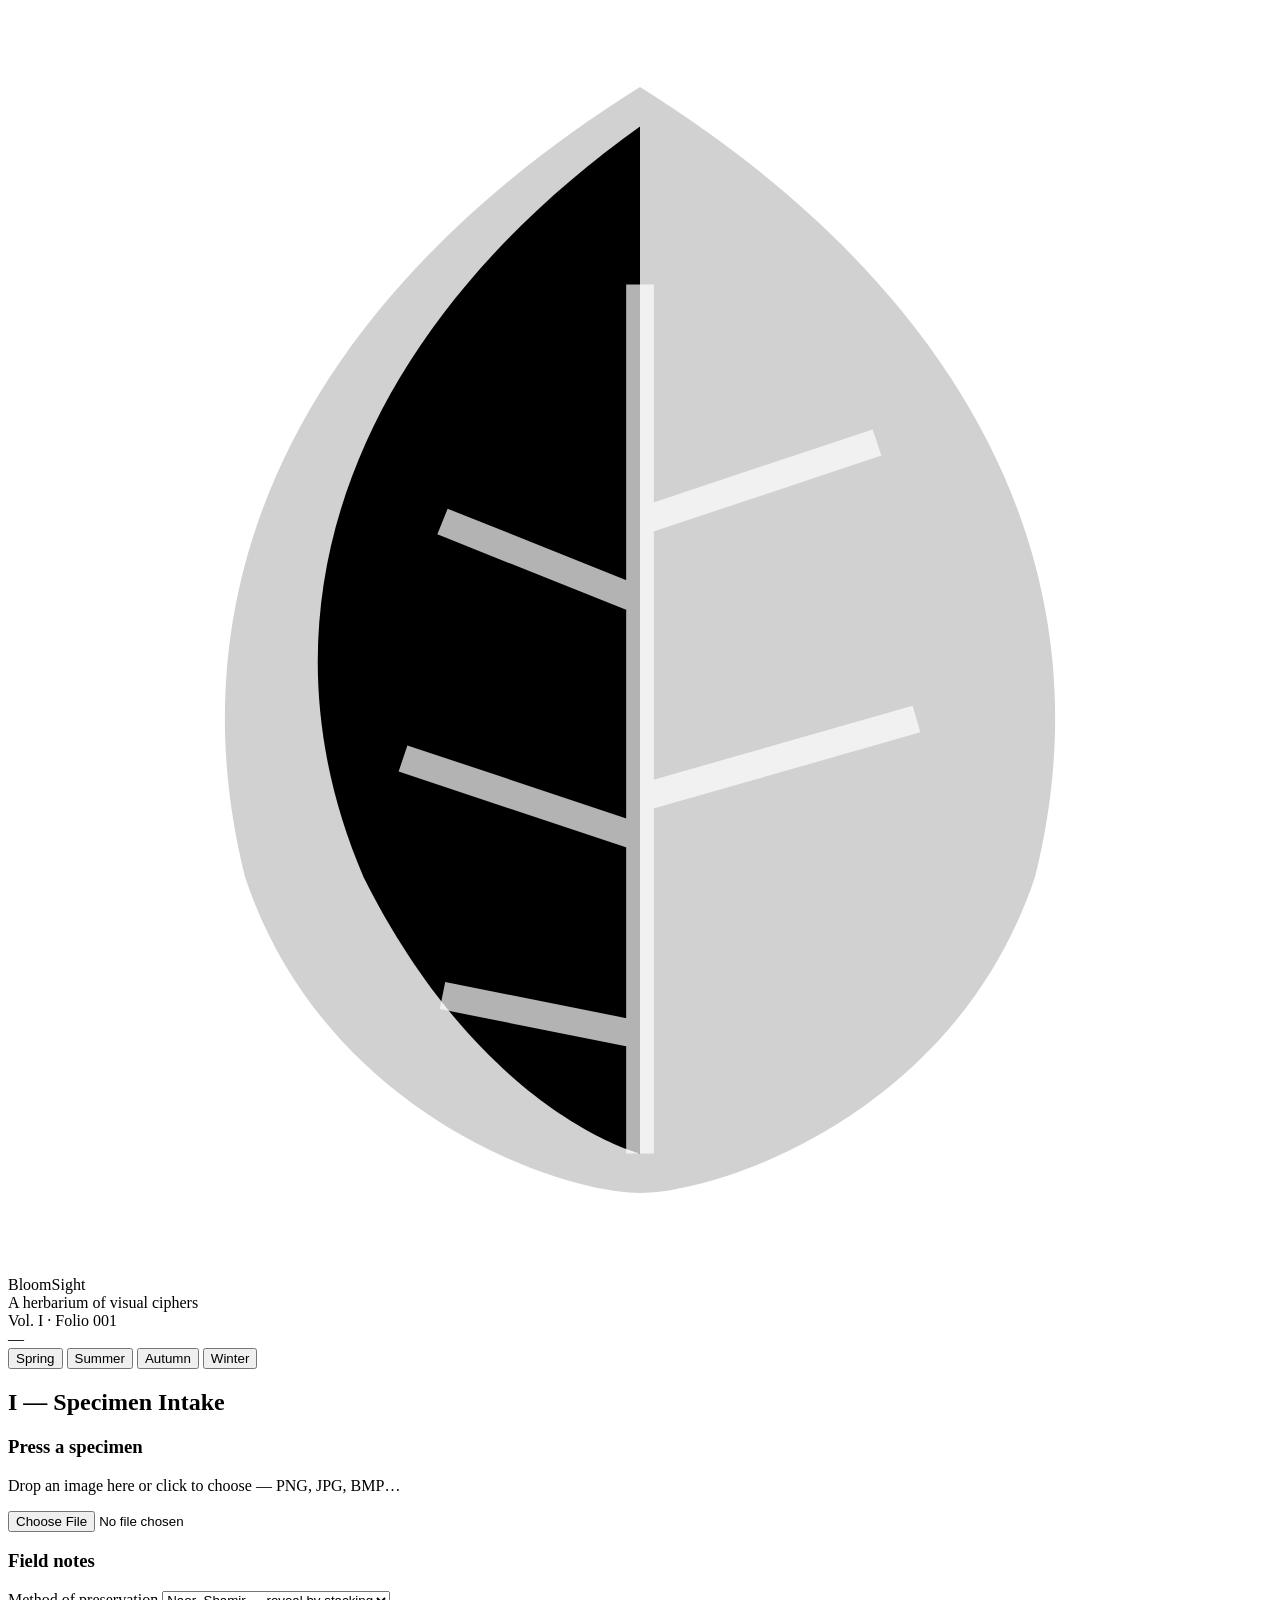
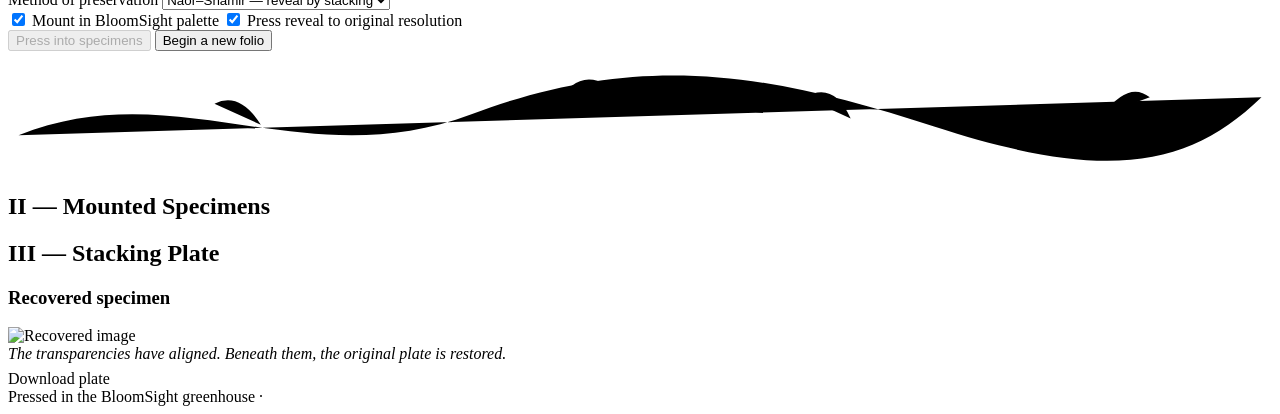
==== app/templates/index.html @ 3c2b1f78 "UI Implementation" ====
<!doctype html>
<html lang="en" data-season="summer">
<head>
  <meta charset="utf-8" />
  <meta name="viewport" content="width=device-width, initial-scale=1" />
  <title>BloomSight Herbarium &mdash; Visual Cryptography</title>
  <link rel="stylesheet" href="/static/css/tokens.css" />
  <link rel="stylesheet" href="/static/css/style.css" />
  <link rel="stylesheet" href="/static/css/herbarium.css" />
  <link rel="icon" href="/static/img/favicon.svg" type="image/svg+xml" />
</head>
<body>

<header class="masthead">
  <div class="brand">
    <svg class="leafmark" viewBox="0 0 64 64" aria-hidden="true">
      <path d="M32 4 C16 14, 8 28, 12 44 C16 56, 28 60, 32 60 C36 60, 48 56, 52 44 C56 28, 48 14, 32 4 Z"
            fill="currentColor" opacity=".18"/>
      <path d="M32 6 C18 16, 12 30, 18 44 C24 56, 32 58, 32 58 L32 14 Z"
            fill="currentColor"/>
      <path d="M32 14 L32 58 M22 26 L32 30 M44 22 L32 26 M20 38 L32 42 M46 36 L32 40 M22 50 L32 52"
            stroke="#fff" stroke-width="1.4" fill="none" opacity=".7"/>
    </svg>
    <div>
      <div class="wordmark">BloomSight</div>
      <div class="tagline">A herbarium of visual ciphers</div>
    </div>
  </div>
  <div class="meta">
    <div>Vol. I &middot; Folio 001</div>
    <div id="folio-date">&mdash;</div>
    <div class="seasons" role="group" aria-label="Season">
      <button class="season-pill" data-set-season="spring" aria-pressed="false">Spring</button>
      <button class="season-pill" data-set-season="summer" aria-pressed="true">Summer</button>
      <button class="season-pill" data-set-season="autumn" aria-pressed="false">Autumn</button>
      <button class="season-pill" data-set-season="winter" aria-pressed="false">Winter</button>
    </div>
  </div>
</header>

<main>
  <section class="section-rule">
    <h2>I &mdash; Specimen Intake</h2><div class="ornament"></div>
  </section>

  <div class="intake">
    <label class="dropzone" id="dropzone">
      <div class="leaf-bg" aria-hidden="true"></div>
      <h3>Press a specimen</h3>
      <p>Drop an image here or click to choose &mdash; PNG, JPG, BMP&hellip;</p>
      <img class="preview" id="preview" alt="" hidden />
      <input type="file" id="file" accept="image/*" />
    </label>

    <div class="journal">
      <h3>Field notes</h3>
      <div class="field">
        <label for="method">Method of preservation</label>
        <select id="method">
          <option value="naor-shamir">Naor&ndash;Shamir &mdash; reveal by stacking</option>
          <option value="xor">XOR &mdash; exact recovery</option>
        </select>
      </div>
      <div class="field" id="shares-field" hidden>
        <label for="shares">Number of shares</label>
        <input id="shares" type="number" min="2" max="6" value="2" />
      </div>
      <label class="toggle">
        <input type="checkbox" id="themed" checked />
        <span>Mount in BloomSight palette</span>
      </label>
      <label class="toggle">
        <input type="checkbox" id="downsample" checked />
        <span>Press reveal to original resolution</span>
      </label>
      <div class="actions">
        <button class="btn" id="encrypt-btn" disabled>Press into specimens</button>
        <button class="btn ghost" id="reset-btn" type="button">Begin a new folio</button>
      </div>
      <div class="vine" id="vine" aria-hidden="true">
        <svg viewBox="0 0 600 56" preserveAspectRatio="none">
          <path class="stroke" d="M5 40 C 80 10, 140 60, 220 30 S 360 10, 440 36 S 560 56, 595 22"/>
          <path class="stroke" d="M120 35 q -10 -16 -22 -10 M260 26 q 10 -18 24 -10 M400 32 q -8 -18 -22 -10 M520 30 q 12 -16 22 -8" stroke-width="1.6"/>
        </svg>
      </div>
    </div>
  </div>

  <section class="section-rule">
    <h2>II &mdash; Mounted Specimens</h2><div class="ornament"></div>
  </section>
  <div class="specimens" id="specimens"></div>

  <section class="section-rule">
    <h2>III &mdash; Stacking Plate</h2><div class="ornament"></div>
  </section>
  <div class="plate" id="plate" hidden>
    <div class="plate-instructions" id="plate-instructions">
      Drag the right specimen onto the left to overlay the transparencies.
    </div>
    <div class="stage" id="stage">
      <canvas class="base" id="base-canvas"></canvas>
      <canvas class="reveal" id="reveal-canvas"></canvas>
      <div class="draggable" id="draggable">
        <canvas id="drag-canvas"></canvas>
      </div>
    </div>
    <svg class="compass" viewBox="0 0 64 64" aria-hidden="true">
      <circle cx="32" cy="32" r="28" fill="none" stroke="currentColor" stroke-width="1"/>
      <path d="M32 6 L36 32 L32 58 L28 32 Z" fill="currentColor"/>
      <text x="32" y="14" text-anchor="middle" font-family="serif" font-size="8" fill="currentColor">N</text>
    </svg>
  </div>

  <div class="reveal-card" id="reveal-card">
    <h3>Recovered specimen</h3>
    <div class="row">
      <img id="reveal-img" alt="Recovered image" />
      <div>
        <p style="margin:0 0 .4rem;font-style:italic;color:var(--ink-soft);">
          The transparencies have aligned. Beneath them, the original
          plate is restored.
        </p>
        <a class="btn ghost" id="download-link" download="recovered.png">Download plate</a>
      </div>
    </div>
  </div>
</main>

<footer>
  Pressed in the BloomSight greenhouse &middot; <span id="footer-year"></span>
</footer>

<div class="toast" id="toast" role="status"></div>

<script src="/static/js/api.js"></script>
<script src="/static/js/stacking.js"></script>
<script src="/static/js/app.js"></script>
</body>
</html>
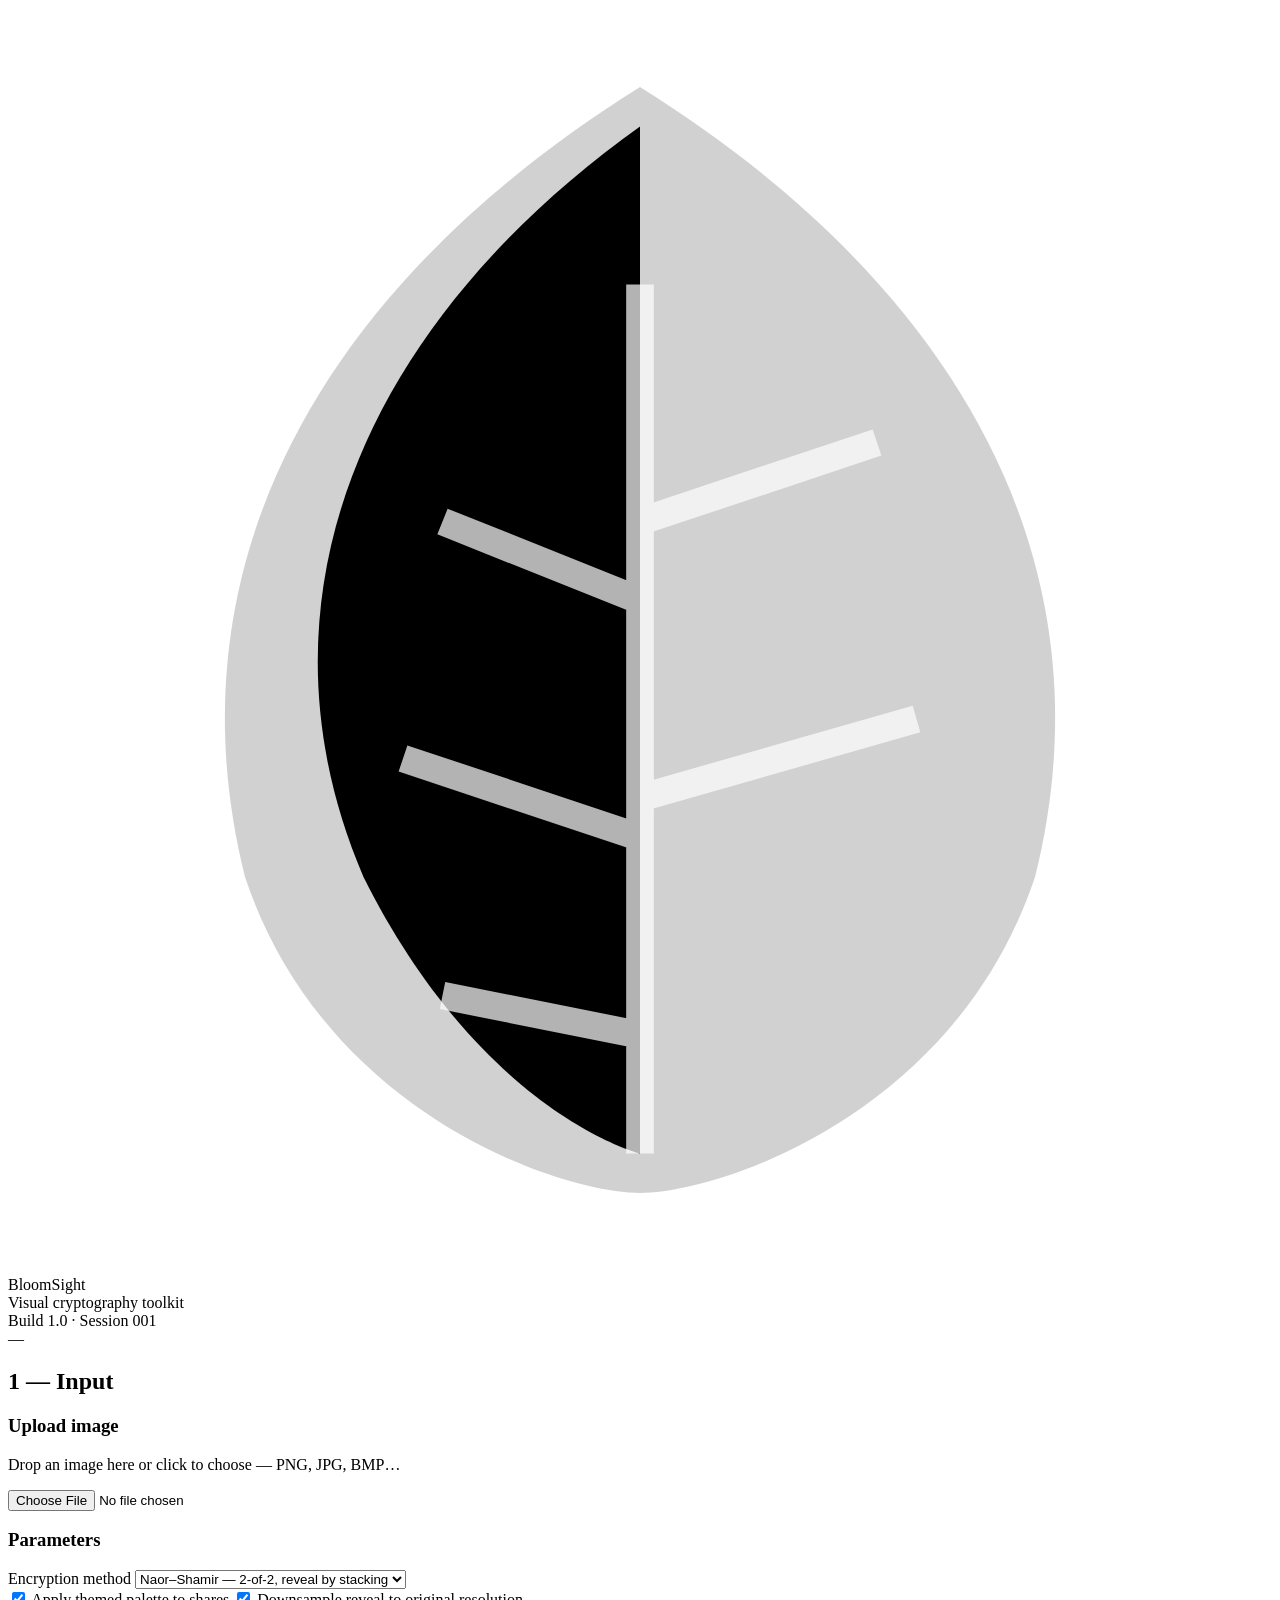
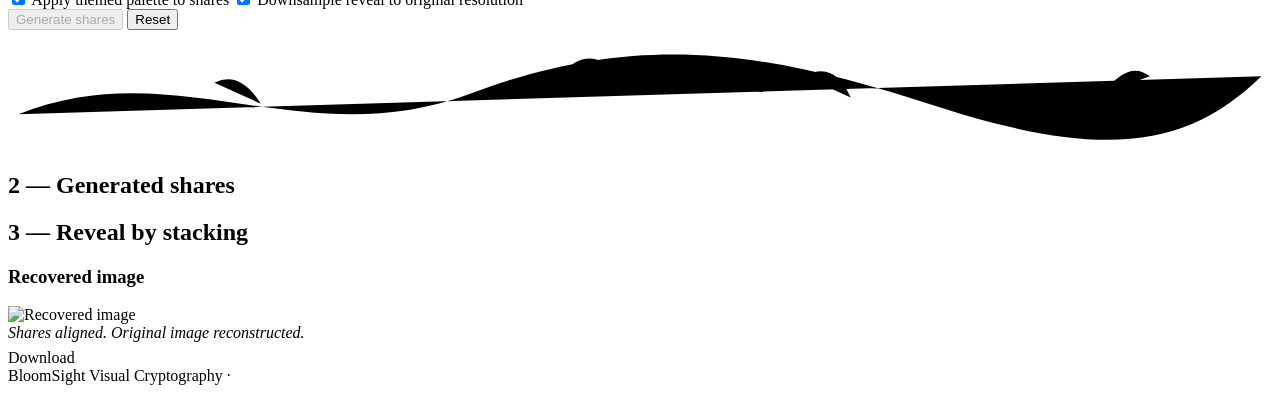
==== commit 6458c757: "Technical changes" ====
--- a/app/templates/index.html
+++ b/app/templates/index.html
@@ -1,9 +1,9 @@
 <!doctype html>
-<html lang="en" data-season="summer">
+<html lang="en">
 <head>
   <meta charset="utf-8" />
   <meta name="viewport" content="width=device-width, initial-scale=1" />
-  <title>BloomSight Herbarium &mdash; Visual Cryptography</title>
+  <title>BloomSight &mdash; Visual Cryptography</title>
   <link rel="stylesheet" href="/static/css/tokens.css" />
   <link rel="stylesheet" href="/static/css/style.css" />
   <link rel="stylesheet" href="/static/css/herbarium.css" />
@@ -23,59 +23,53 @@
     </svg>
     <div>
       <div class="wordmark">BloomSight</div>
-      <div class="tagline">A herbarium of visual ciphers</div>
+      <div class="tagline">Visual cryptography toolkit</div>
     </div>
   </div>
   <div class="meta">
-    <div>Vol. I &middot; Folio 001</div>
+    <div>Build 1.0 &middot; Session 001</div>
     <div id="folio-date">&mdash;</div>
-    <div class="seasons" role="group" aria-label="Season">
-      <button class="season-pill" data-set-season="spring" aria-pressed="false">Spring</button>
-      <button class="season-pill" data-set-season="summer" aria-pressed="true">Summer</button>
-      <button class="season-pill" data-set-season="autumn" aria-pressed="false">Autumn</button>
-      <button class="season-pill" data-set-season="winter" aria-pressed="false">Winter</button>
-    </div>
   </div>
 </header>
 
 <main>
   <section class="section-rule">
-    <h2>I &mdash; Specimen Intake</h2><div class="ornament"></div>
+    <h2>1 &mdash; Input</h2><div class="ornament"></div>
   </section>
 
   <div class="intake">
     <label class="dropzone" id="dropzone">
       <div class="leaf-bg" aria-hidden="true"></div>
-      <h3>Press a specimen</h3>
+      <h3>Upload image</h3>
       <p>Drop an image here or click to choose &mdash; PNG, JPG, BMP&hellip;</p>
       <img class="preview" id="preview" alt="" hidden />
       <input type="file" id="file" accept="image/*" />
     </label>
 
     <div class="journal">
-      <h3>Field notes</h3>
+      <h3>Parameters</h3>
       <div class="field">
-        <label for="method">Method of preservation</label>
+        <label for="method">Encryption method</label>
         <select id="method">
-          <option value="naor-shamir">Naor&ndash;Shamir &mdash; reveal by stacking</option>
-          <option value="xor">XOR &mdash; exact recovery</option>
+          <option value="naor-shamir">Naor&ndash;Shamir &mdash; 2-of-2, reveal by stacking</option>
+          <option value="xor">XOR &mdash; n-of-n, exact recovery</option>
         </select>
       </div>
       <div class="field" id="shares-field" hidden>
-        <label for="shares">Number of shares</label>
+        <label for="shares">Number of shares (n)</label>
         <input id="shares" type="number" min="2" max="6" value="2" />
       </div>
       <label class="toggle">
         <input type="checkbox" id="themed" checked />
-        <span>Mount in BloomSight palette</span>
+        <span>Apply themed palette to shares</span>
       </label>
       <label class="toggle">
         <input type="checkbox" id="downsample" checked />
-        <span>Press reveal to original resolution</span>
+        <span>Downsample reveal to original resolution</span>
       </label>
       <div class="actions">
-        <button class="btn" id="encrypt-btn" disabled>Press into specimens</button>
-        <button class="btn ghost" id="reset-btn" type="button">Begin a new folio</button>
+        <button class="btn" id="encrypt-btn" disabled>Generate shares</button>
+        <button class="btn ghost" id="reset-btn" type="button">Reset</button>
       </div>
       <div class="vine" id="vine" aria-hidden="true">
         <svg viewBox="0 0 600 56" preserveAspectRatio="none">
@@ -87,16 +81,16 @@
   </div>
 
   <section class="section-rule">
-    <h2>II &mdash; Mounted Specimens</h2><div class="ornament"></div>
+    <h2>2 &mdash; Generated shares</h2><div class="ornament"></div>
   </section>
   <div class="specimens" id="specimens"></div>
 
   <section class="section-rule">
-    <h2>III &mdash; Stacking Plate</h2><div class="ornament"></div>
+    <h2>3 &mdash; Reveal by stacking</h2><div class="ornament"></div>
   </section>
   <div class="plate" id="plate" hidden>
     <div class="plate-instructions" id="plate-instructions">
-      Drag the right specimen onto the left to overlay the transparencies.
+      Drag share 2 onto share 1 to overlay them.
     </div>
     <div class="stage" id="stage">
       <canvas class="base" id="base-canvas"></canvas>
@@ -113,22 +107,21 @@
   </div>
 
   <div class="reveal-card" id="reveal-card">
-    <h3>Recovered specimen</h3>
+    <h3>Recovered image</h3>
     <div class="row">
       <img id="reveal-img" alt="Recovered image" />
       <div>
         <p style="margin:0 0 .4rem;font-style:italic;color:var(--ink-soft);">
-          The transparencies have aligned. Beneath them, the original
-          plate is restored.
+          Shares aligned. Original image reconstructed.
         </p>
-        <a class="btn ghost" id="download-link" download="recovered.png">Download plate</a>
+        <a class="btn ghost" id="download-link" download="recovered.png">Download</a>
       </div>
     </div>
   </div>
 </main>
 
 <footer>
-  Pressed in the BloomSight greenhouse &middot; <span id="footer-year"></span>
+  BloomSight Visual Cryptography &middot; <span id="footer-year"></span>
 </footer>
 
 <div class="toast" id="toast" role="status"></div>
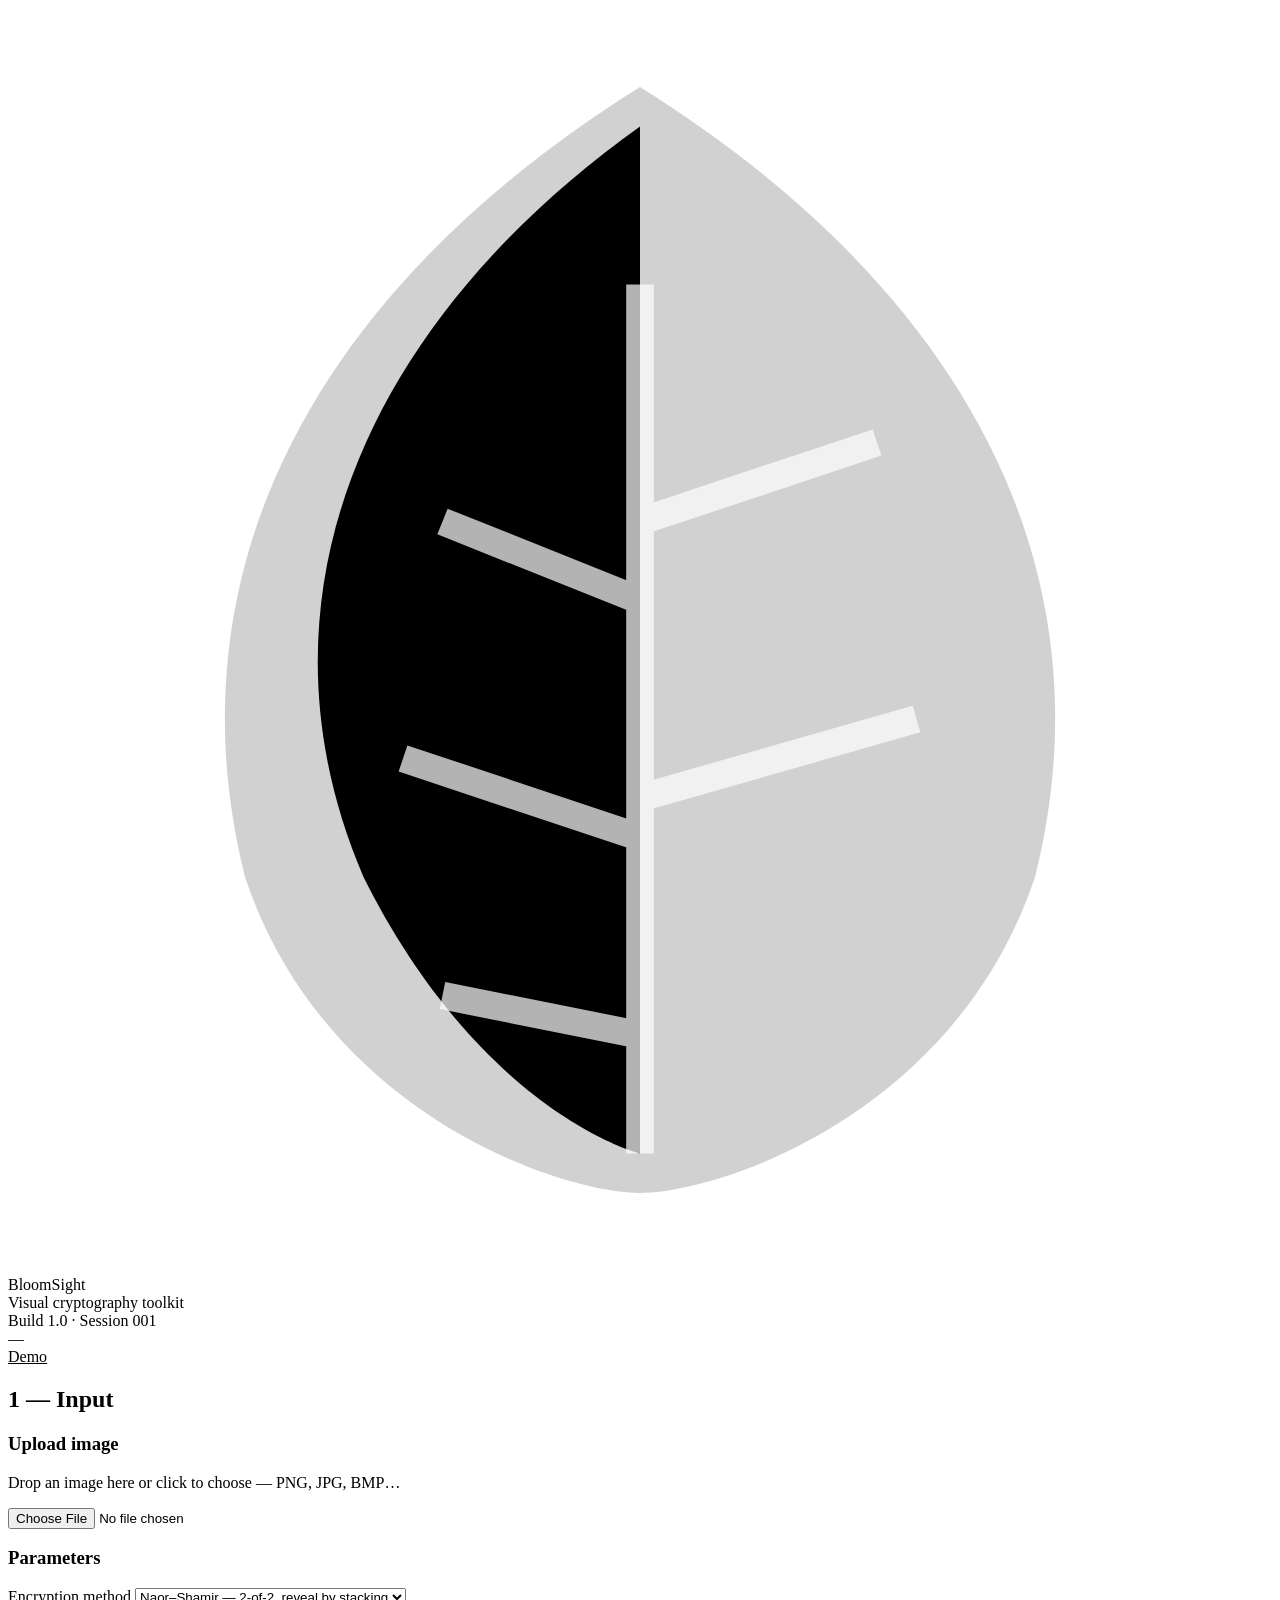
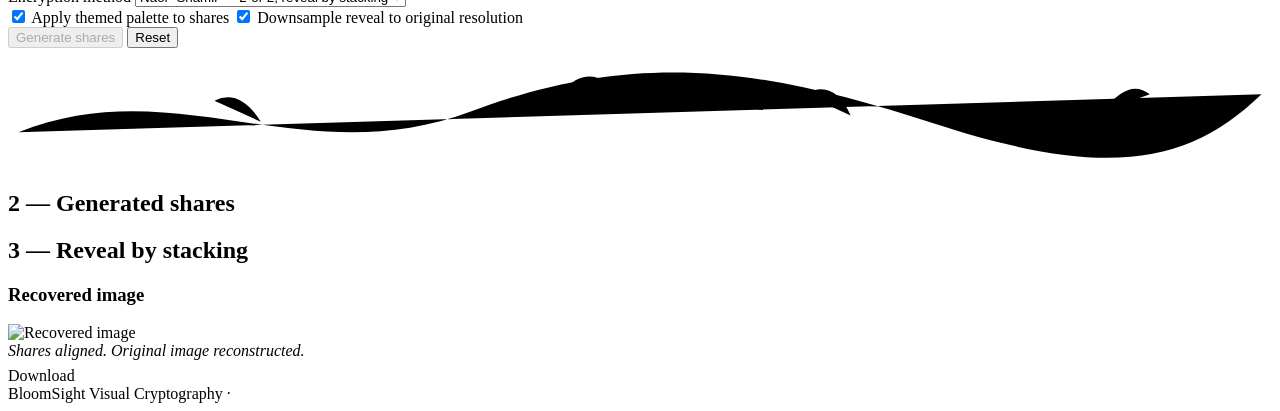
==== commit 03df7c91: "Demo Page" ====
--- a/app/templates/index.html
+++ b/app/templates/index.html
@@ -29,6 +29,9 @@
   <div class="meta">
     <div>Build 1.0 &middot; Session 001</div>
     <div id="folio-date">&mdash;</div>
+  </div>
+  <div class="meta">
+    <a href="/demo" style="color:inherit;text-decoration:underline;">Demo</a>
   </div>
 </header>
 
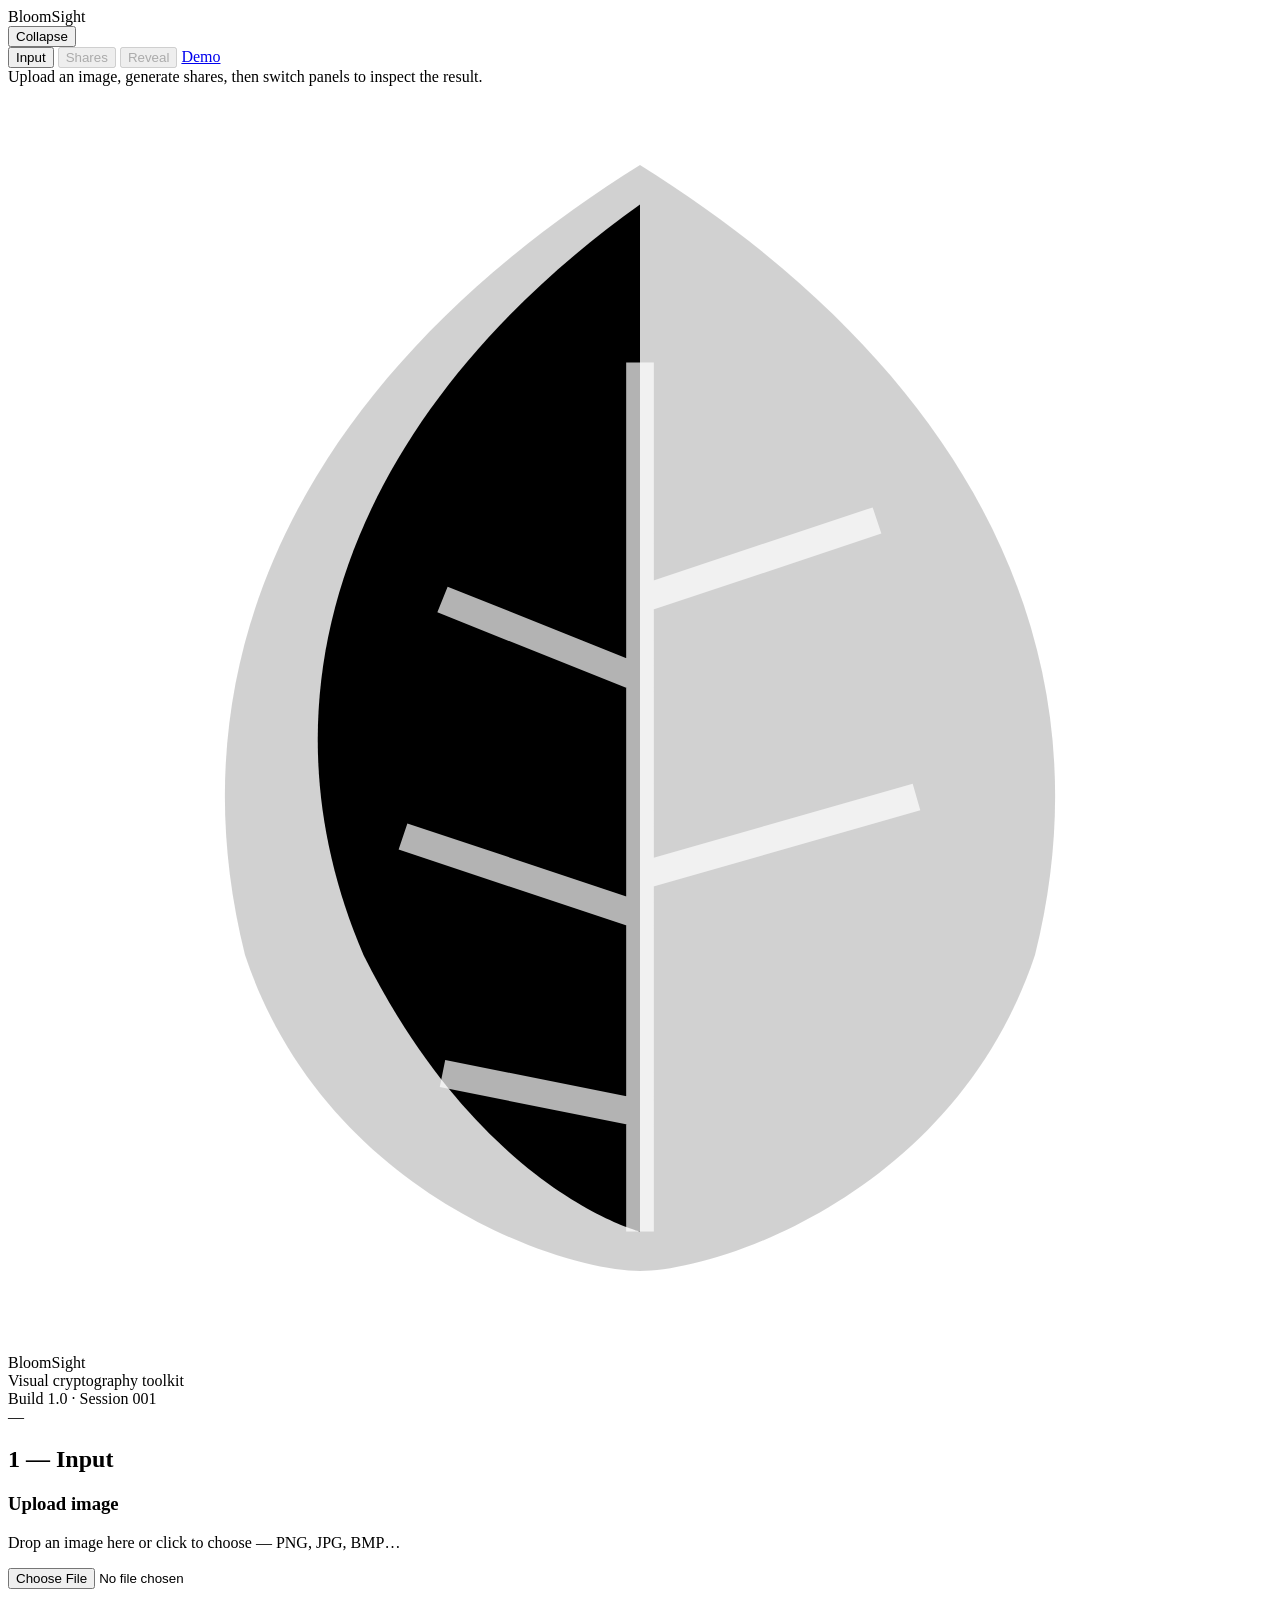
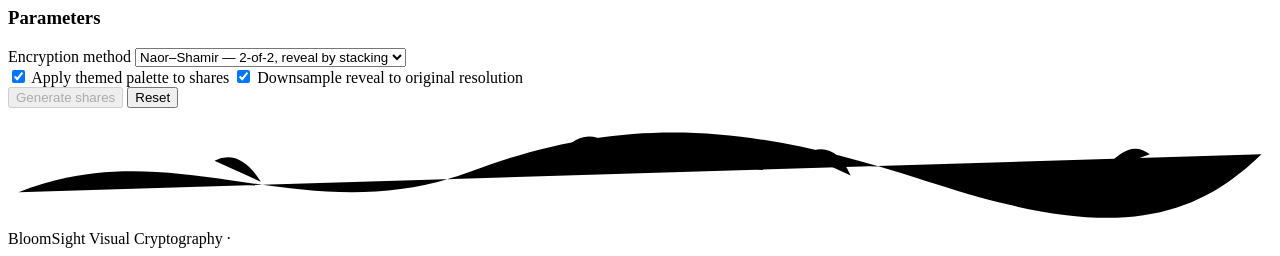
==== commit 9480f458: "Sidebar" ====
--- a/app/templates/index.html
+++ b/app/templates/index.html
@@ -10,127 +10,151 @@
   <link rel="icon" href="/static/img/favicon.svg" type="image/svg+xml" />
 </head>
 <body>
+<div class="app-shell">
+  <aside class="sidebar" id="sidebar" aria-label="Project tabs">
+    <div class="sidebar-head">
+      <div class="sidebar-brand">BloomSight</div>
+      <button class="sidebar-toggle btn ghost" id="sidebar-toggle" type="button" aria-expanded="true">
+        Collapse
+      </button>
+    </div>
+    <nav class="sidebar-tabs" aria-label="Sections">
+      <button class="sidebar-tab is-active" type="button" data-panel-target="input" aria-selected="true">Input</button>
+      <button class="sidebar-tab" type="button" data-panel-target="shares" aria-selected="false" disabled>Shares</button>
+      <button class="sidebar-tab" type="button" data-panel-target="reveal" aria-selected="false" disabled>Reveal</button>
+      <a class="sidebar-tab sidebar-link" href="/demo">Demo</a>
+    </nav>
+    <div class="sidebar-note">
+      Upload an image, generate shares, then switch panels to inspect the result.
+    </div>
+  </aside>
 
-<header class="masthead">
-  <div class="brand">
-    <svg class="leafmark" viewBox="0 0 64 64" aria-hidden="true">
-      <path d="M32 4 C16 14, 8 28, 12 44 C16 56, 28 60, 32 60 C36 60, 48 56, 52 44 C56 28, 48 14, 32 4 Z"
-            fill="currentColor" opacity=".18"/>
-      <path d="M32 6 C18 16, 12 30, 18 44 C24 56, 32 58, 32 58 L32 14 Z"
-            fill="currentColor"/>
-      <path d="M32 14 L32 58 M22 26 L32 30 M44 22 L32 26 M20 38 L32 42 M46 36 L32 40 M22 50 L32 52"
-            stroke="#fff" stroke-width="1.4" fill="none" opacity=".7"/>
-    </svg>
-    <div>
-      <div class="wordmark">BloomSight</div>
-      <div class="tagline">Visual cryptography toolkit</div>
-    </div>
-  </div>
-  <div class="meta">
-    <div>Build 1.0 &middot; Session 001</div>
-    <div id="folio-date">&mdash;</div>
-  </div>
-  <div class="meta">
-    <a href="/demo" style="color:inherit;text-decoration:underline;">Demo</a>
-  </div>
-</header>
+  <div class="page-shell">
+    <header class="masthead">
+      <div class="brand">
+        <svg class="leafmark" viewBox="0 0 64 64" aria-hidden="true">
+          <path d="M32 4 C16 14, 8 28, 12 44 C16 56, 28 60, 32 60 C36 60, 48 56, 52 44 C56 28, 48 14, 32 4 Z"
+                fill="currentColor" opacity=".18"/>
+          <path d="M32 6 C18 16, 12 30, 18 44 C24 56, 32 58, 32 58 L32 14 Z"
+                fill="currentColor"/>
+          <path d="M32 14 L32 58 M22 26 L32 30 M44 22 L32 26 M20 38 L32 42 M46 36 L32 40 M22 50 L32 52"
+                stroke="#fff" stroke-width="1.4" fill="none" opacity=".7"/>
+        </svg>
+        <div>
+          <div class="wordmark">BloomSight</div>
+          <div class="tagline">Visual cryptography toolkit</div>
+        </div>
+      </div>
+      <div class="meta">
+        <div>Build 1.0 &middot; Session 001</div>
+        <div id="folio-date">&mdash;</div>
+      </div>
+    </header>
 
-<main>
-  <section class="section-rule">
-    <h2>1 &mdash; Input</h2><div class="ornament"></div>
-  </section>
+    <main>
+      <section class="workflow-panel" data-panel="input">
+        <section class="section-rule">
+          <h2>1 &mdash; Input</h2><div class="ornament"></div>
+        </section>
 
-  <div class="intake">
-    <label class="dropzone" id="dropzone">
-      <div class="leaf-bg" aria-hidden="true"></div>
-      <h3>Upload image</h3>
-      <p>Drop an image here or click to choose &mdash; PNG, JPG, BMP&hellip;</p>
-      <img class="preview" id="preview" alt="" hidden />
-      <input type="file" id="file" accept="image/*" />
-    </label>
+        <div class="intake">
+          <label class="dropzone" id="dropzone">
+            <div class="leaf-bg" aria-hidden="true"></div>
+            <h3>Upload image</h3>
+            <p>Drop an image here or click to choose &mdash; PNG, JPG, BMP&hellip;</p>
+            <img class="preview" id="preview" alt="" hidden />
+            <input type="file" id="file" accept="image/*" />
+          </label>
 
-    <div class="journal">
-      <h3>Parameters</h3>
-      <div class="field">
-        <label for="method">Encryption method</label>
-        <select id="method">
-          <option value="naor-shamir">Naor&ndash;Shamir &mdash; 2-of-2, reveal by stacking</option>
-          <option value="xor">XOR &mdash; n-of-n, exact recovery</option>
-        </select>
-      </div>
-      <div class="field" id="shares-field" hidden>
-        <label for="shares">Number of shares (n)</label>
-        <input id="shares" type="number" min="2" max="6" value="2" />
-      </div>
-      <label class="toggle">
-        <input type="checkbox" id="themed" checked />
-        <span>Apply themed palette to shares</span>
-      </label>
-      <label class="toggle">
-        <input type="checkbox" id="downsample" checked />
-        <span>Downsample reveal to original resolution</span>
-      </label>
-      <div class="actions">
-        <button class="btn" id="encrypt-btn" disabled>Generate shares</button>
-        <button class="btn ghost" id="reset-btn" type="button">Reset</button>
-      </div>
-      <div class="vine" id="vine" aria-hidden="true">
-        <svg viewBox="0 0 600 56" preserveAspectRatio="none">
-          <path class="stroke" d="M5 40 C 80 10, 140 60, 220 30 S 360 10, 440 36 S 560 56, 595 22"/>
-          <path class="stroke" d="M120 35 q -10 -16 -22 -10 M260 26 q 10 -18 24 -10 M400 32 q -8 -18 -22 -10 M520 30 q 12 -16 22 -8" stroke-width="1.6"/>
-        </svg>
-      </div>
-    </div>
+          <div class="journal">
+            <h3>Parameters</h3>
+            <div class="field">
+              <label for="method">Encryption method</label>
+              <select id="method">
+                <option value="naor-shamir">Naor&ndash;Shamir &mdash; 2-of-2, reveal by stacking</option>
+                <option value="xor">XOR &mdash; n-of-n, exact recovery</option>
+              </select>
+            </div>
+            <div class="field" id="shares-field" hidden>
+              <label for="shares">Number of shares (n)</label>
+              <input id="shares" type="number" min="2" max="6" value="2" />
+            </div>
+            <label class="toggle">
+              <input type="checkbox" id="themed" checked />
+              <span>Apply themed palette to shares</span>
+            </label>
+            <label class="toggle">
+              <input type="checkbox" id="downsample" checked />
+              <span>Downsample reveal to original resolution</span>
+            </label>
+            <div class="actions">
+              <button class="btn" id="encrypt-btn" disabled>Generate shares</button>
+              <button class="btn ghost" id="reset-btn" type="button">Reset</button>
+            </div>
+            <div class="vine" id="vine" aria-hidden="true">
+              <svg viewBox="0 0 600 56" preserveAspectRatio="none">
+                <path class="stroke" d="M5 40 C 80 10, 140 60, 220 30 S 360 10, 440 36 S 560 56, 595 22"/>
+                <path class="stroke" d="M120 35 q -10 -16 -22 -10 M260 26 q 10 -18 24 -10 M400 32 q -8 -18 -22 -10 M520 30 q 12 -16 22 -8" stroke-width="1.6"/>
+              </svg>
+            </div>
+          </div>
+        </div>
+      </section>
+
+      <section class="workflow-panel" data-panel="shares" hidden>
+        <section class="section-rule">
+          <h2>2 &mdash; Generated shares</h2><div class="ornament"></div>
+        </section>
+        <div class="specimens" id="specimens"></div>
+      </section>
+
+      <section class="workflow-panel" data-panel="reveal" hidden>
+        <section class="section-rule">
+          <h2>3 &mdash; Reveal by stacking</h2><div class="ornament"></div>
+        </section>
+        <div class="plate" id="plate" hidden>
+          <div class="plate-instructions" id="plate-instructions">
+            Drag share 2 onto share 1 to overlay them.
+          </div>
+          <div class="stage" id="stage">
+            <canvas class="base" id="base-canvas"></canvas>
+            <canvas class="reveal" id="reveal-canvas"></canvas>
+            <div class="draggable" id="draggable">
+              <canvas id="drag-canvas"></canvas>
+            </div>
+          </div>
+          <svg class="compass" viewBox="0 0 64 64" aria-hidden="true">
+            <circle cx="32" cy="32" r="28" fill="none" stroke="currentColor" stroke-width="1"/>
+            <path d="M32 6 L36 32 L32 58 L28 32 Z" fill="currentColor"/>
+            <text x="32" y="14" text-anchor="middle" font-family="serif" font-size="8" fill="currentColor">N</text>
+          </svg>
+        </div>
+
+        <div class="reveal-card" id="reveal-card">
+          <h3>Recovered image</h3>
+          <div class="row">
+            <img id="reveal-img" alt="Recovered image" />
+            <div>
+              <p style="margin:0 0 .4rem;font-style:italic;color:var(--ink-soft);">
+                Shares aligned. Original image reconstructed.
+              </p>
+              <a class="btn ghost" id="download-link" download="recovered.png">Download</a>
+            </div>
+          </div>
+        </div>
+      </section>
+    </main>
+
+    <footer>
+      BloomSight Visual Cryptography &middot; <span id="footer-year"></span>
+    </footer>
   </div>
 
-  <section class="section-rule">
-    <h2>2 &mdash; Generated shares</h2><div class="ornament"></div>
-  </section>
-  <div class="specimens" id="specimens"></div>
+  <div class="toast" id="toast" role="status"></div>
 
-  <section class="section-rule">
-    <h2>3 &mdash; Reveal by stacking</h2><div class="ornament"></div>
-  </section>
-  <div class="plate" id="plate" hidden>
-    <div class="plate-instructions" id="plate-instructions">
-      Drag share 2 onto share 1 to overlay them.
-    </div>
-    <div class="stage" id="stage">
-      <canvas class="base" id="base-canvas"></canvas>
-      <canvas class="reveal" id="reveal-canvas"></canvas>
-      <div class="draggable" id="draggable">
-        <canvas id="drag-canvas"></canvas>
-      </div>
-    </div>
-    <svg class="compass" viewBox="0 0 64 64" aria-hidden="true">
-      <circle cx="32" cy="32" r="28" fill="none" stroke="currentColor" stroke-width="1"/>
-      <path d="M32 6 L36 32 L32 58 L28 32 Z" fill="currentColor"/>
-      <text x="32" y="14" text-anchor="middle" font-family="serif" font-size="8" fill="currentColor">N</text>
-    </svg>
-  </div>
-
-  <div class="reveal-card" id="reveal-card">
-    <h3>Recovered image</h3>
-    <div class="row">
-      <img id="reveal-img" alt="Recovered image" />
-      <div>
-        <p style="margin:0 0 .4rem;font-style:italic;color:var(--ink-soft);">
-          Shares aligned. Original image reconstructed.
-        </p>
-        <a class="btn ghost" id="download-link" download="recovered.png">Download</a>
-      </div>
-    </div>
-  </div>
-</main>
-
-<footer>
-  BloomSight Visual Cryptography &middot; <span id="footer-year"></span>
-</footer>
-
-<div class="toast" id="toast" role="status"></div>
-
-<script src="/static/js/api.js"></script>
-<script src="/static/js/stacking.js"></script>
-<script src="/static/js/app.js"></script>
+  <script src="/static/js/api.js"></script>
+  <script src="/static/js/stacking.js"></script>
+  <script src="/static/js/app.js"></script>
+</div>
 </body>
 </html>
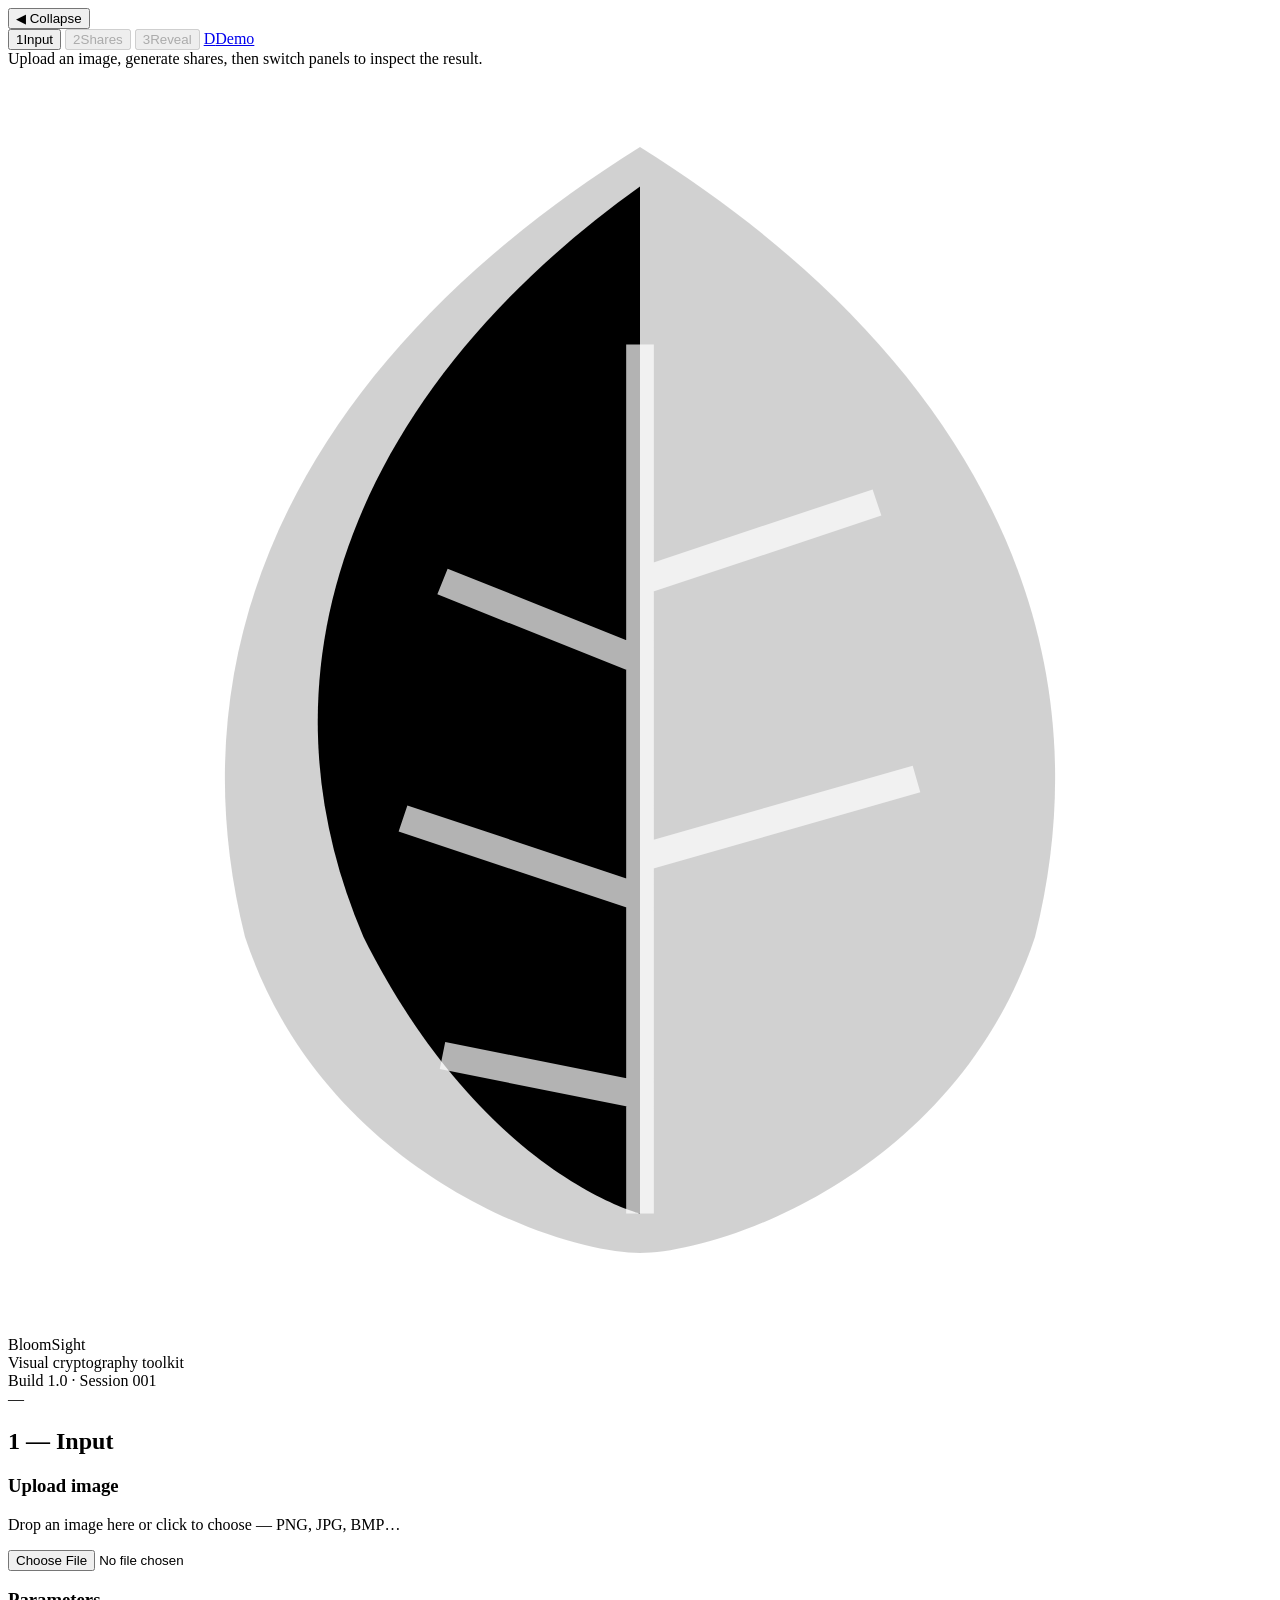
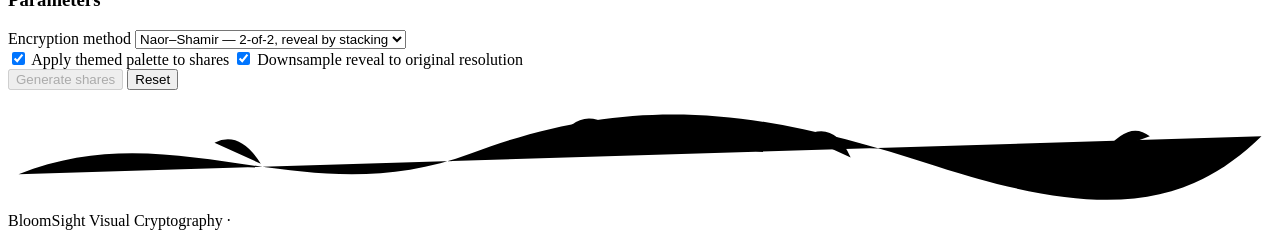
==== commit 4b706dd3: "Sidebar error fix" ====
--- a/app/templates/index.html
+++ b/app/templates/index.html
@@ -10,19 +10,30 @@
   <link rel="icon" href="/static/img/favicon.svg" type="image/svg+xml" />
 </head>
 <body>
+<button class="sidebar-fab" id="sidebar-fab" type="button" hidden>
+  <span aria-hidden="true">☰</span>
+</button>
 <div class="app-shell">
   <aside class="sidebar" id="sidebar" aria-label="Project tabs">
     <div class="sidebar-head">
-      <div class="sidebar-brand">BloomSight</div>
       <button class="sidebar-toggle btn ghost" id="sidebar-toggle" type="button" aria-expanded="true">
-        Collapse
+        <span class="sidebar-toggle-icon" aria-hidden="true">◀</span>
+        <span class="sidebar-toggle-label">Collapse</span>
       </button>
     </div>
     <nav class="sidebar-tabs" aria-label="Sections">
-      <button class="sidebar-tab is-active" type="button" data-panel-target="input" aria-selected="true">Input</button>
-      <button class="sidebar-tab" type="button" data-panel-target="shares" aria-selected="false" disabled>Shares</button>
-      <button class="sidebar-tab" type="button" data-panel-target="reveal" aria-selected="false" disabled>Reveal</button>
-      <a class="sidebar-tab sidebar-link" href="/demo">Demo</a>
+      <button class="sidebar-tab is-active" type="button" data-panel-target="input" aria-selected="true">
+        <span class="tab-icon" aria-hidden="true">1</span><span class="tab-label">Input</span>
+      </button>
+      <button class="sidebar-tab" type="button" data-panel-target="shares" aria-selected="false" disabled>
+        <span class="tab-icon" aria-hidden="true">2</span><span class="tab-label">Shares</span>
+      </button>
+      <button class="sidebar-tab" type="button" data-panel-target="reveal" aria-selected="false" disabled>
+        <span class="tab-icon" aria-hidden="true">3</span><span class="tab-label">Reveal</span>
+      </button>
+      <a class="sidebar-tab sidebar-link" href="/demo">
+        <span class="tab-icon" aria-hidden="true">D</span><span class="tab-label">Demo</span>
+      </a>
     </nav>
     <div class="sidebar-note">
       Upload an image, generate shares, then switch panels to inspect the result.
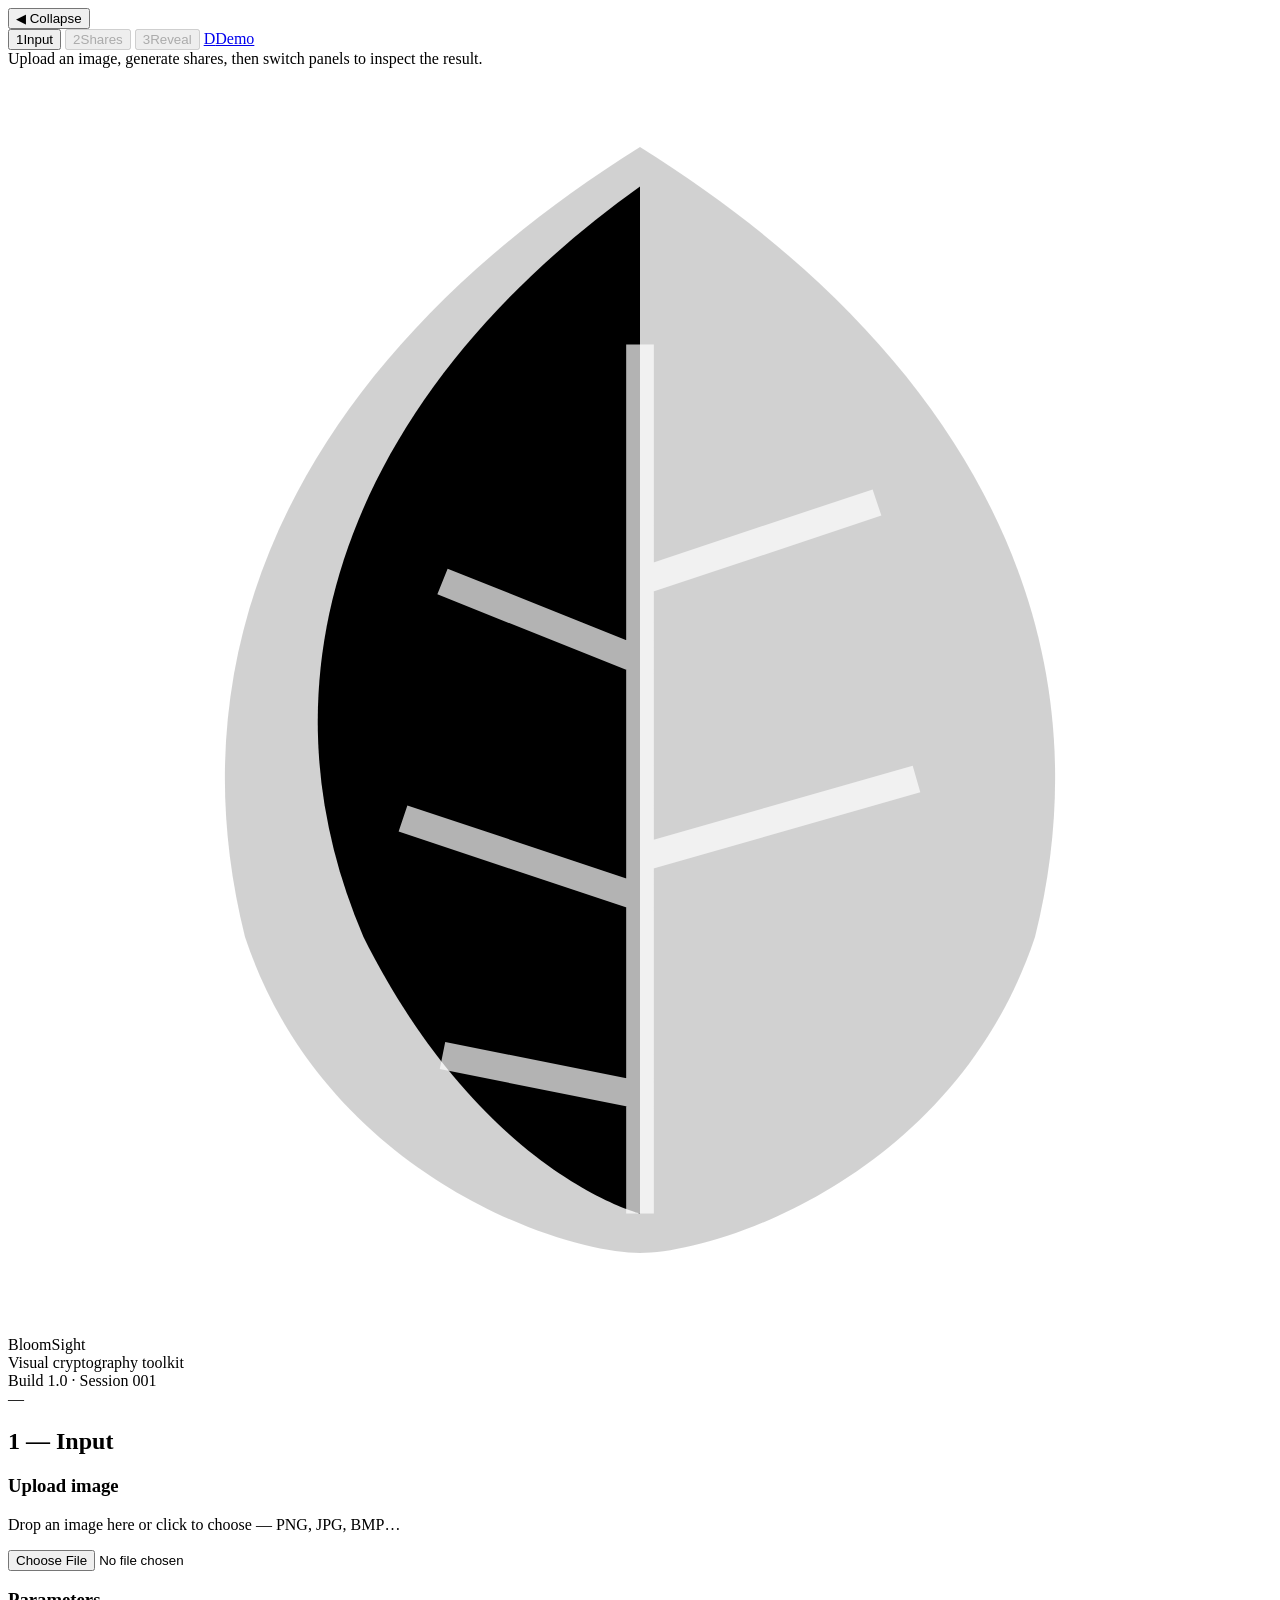
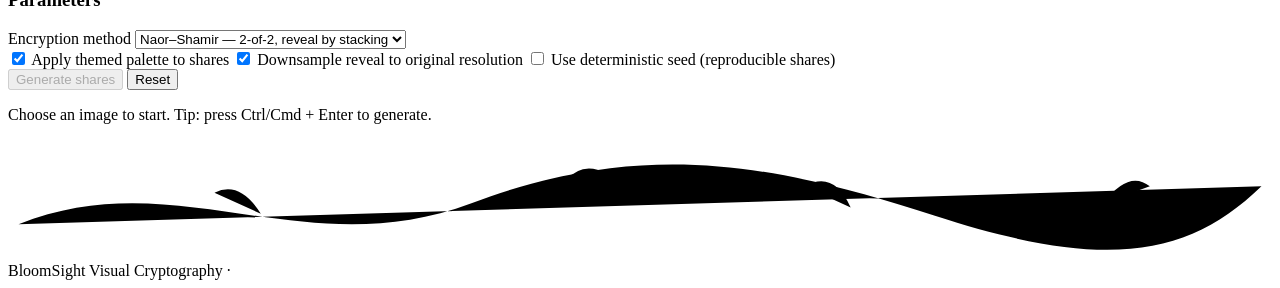
==== commit bed5dd55: "Enhance main UI with seed controls and share utilities Agent-Logs-Url: https://github.com/RishithSur" ====
--- a/app/templates/index.html
+++ b/app/templates/index.html
@@ -98,10 +98,22 @@
               <input type="checkbox" id="downsample" checked />
               <span>Downsample reveal to original resolution</span>
             </label>
+            <label class="toggle">
+              <input type="checkbox" id="use-seed" />
+              <span>Use deterministic seed (reproducible shares)</span>
+            </label>
+            <div class="field seed-field" id="seed-field" hidden>
+              <label for="seed">Seed value</label>
+              <div class="seed-row">
+                <input id="seed" type="number" min="0" step="1" placeholder="e.g. 42" />
+                <button class="btn ghost compact" id="seed-random-btn" type="button">Random</button>
+              </div>
+            </div>
             <div class="actions">
               <button class="btn" id="encrypt-btn" disabled>Generate shares</button>
               <button class="btn ghost" id="reset-btn" type="button">Reset</button>
             </div>
+            <p class="run-meta" id="run-meta">Choose an image to start. Tip: press Ctrl/Cmd + Enter to generate.</p>
             <div class="vine" id="vine" aria-hidden="true">
               <svg viewBox="0 0 600 56" preserveAspectRatio="none">
                 <path class="stroke" d="M5 40 C 80 10, 140 60, 220 30 S 360 10, 440 36 S 560 56, 595 22"/>
@@ -116,6 +128,9 @@
         <section class="section-rule">
           <h2>2 &mdash; Generated shares</h2><div class="ornament"></div>
         </section>
+        <div class="specimens-toolbar">
+          <button class="btn ghost" id="download-all-btn" type="button" disabled>Download all shares</button>
+        </div>
         <div class="specimens" id="specimens"></div>
       </section>
 
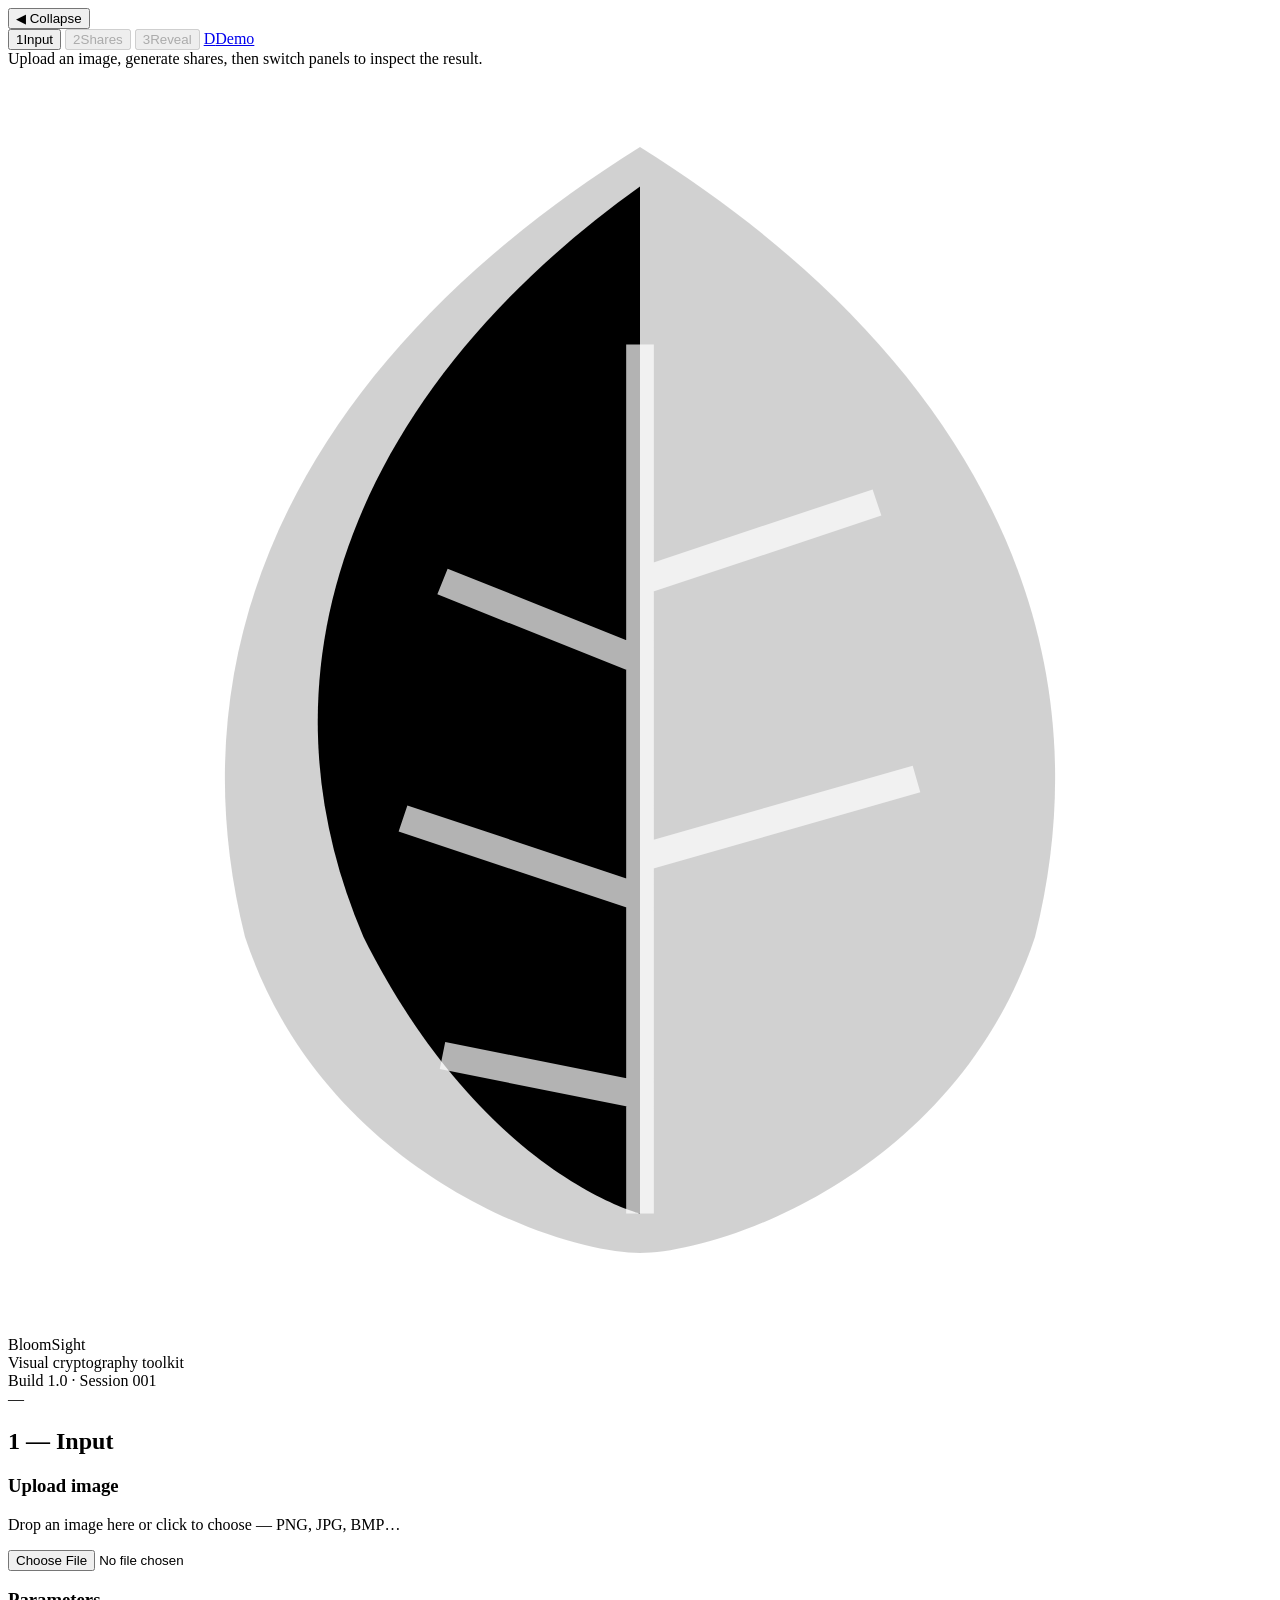
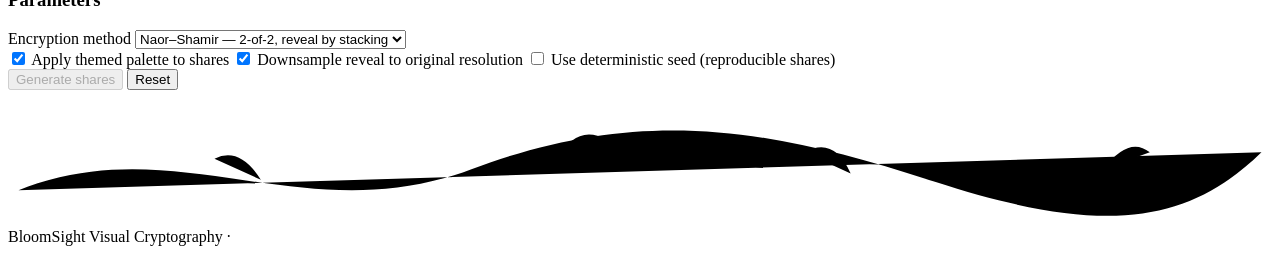
==== commit 50b0b7ec: "Refine seed handling accessibility and download behavior Agent-Logs-Url: https://github.com/RishithS" ====
--- a/app/templates/index.html
+++ b/app/templates/index.html
@@ -113,7 +113,7 @@
               <button class="btn" id="encrypt-btn" disabled>Generate shares</button>
               <button class="btn ghost" id="reset-btn" type="button">Reset</button>
             </div>
-            <p class="run-meta" id="run-meta">Choose an image to start. Tip: press Ctrl/Cmd + Enter to generate.</p>
+            <p class="run-meta" id="run-meta" role="status" aria-live="polite"></p>
             <div class="vine" id="vine" aria-hidden="true">
               <svg viewBox="0 0 600 56" preserveAspectRatio="none">
                 <path class="stroke" d="M5 40 C 80 10, 140 60, 220 30 S 360 10, 440 36 S 560 56, 595 22"/>
